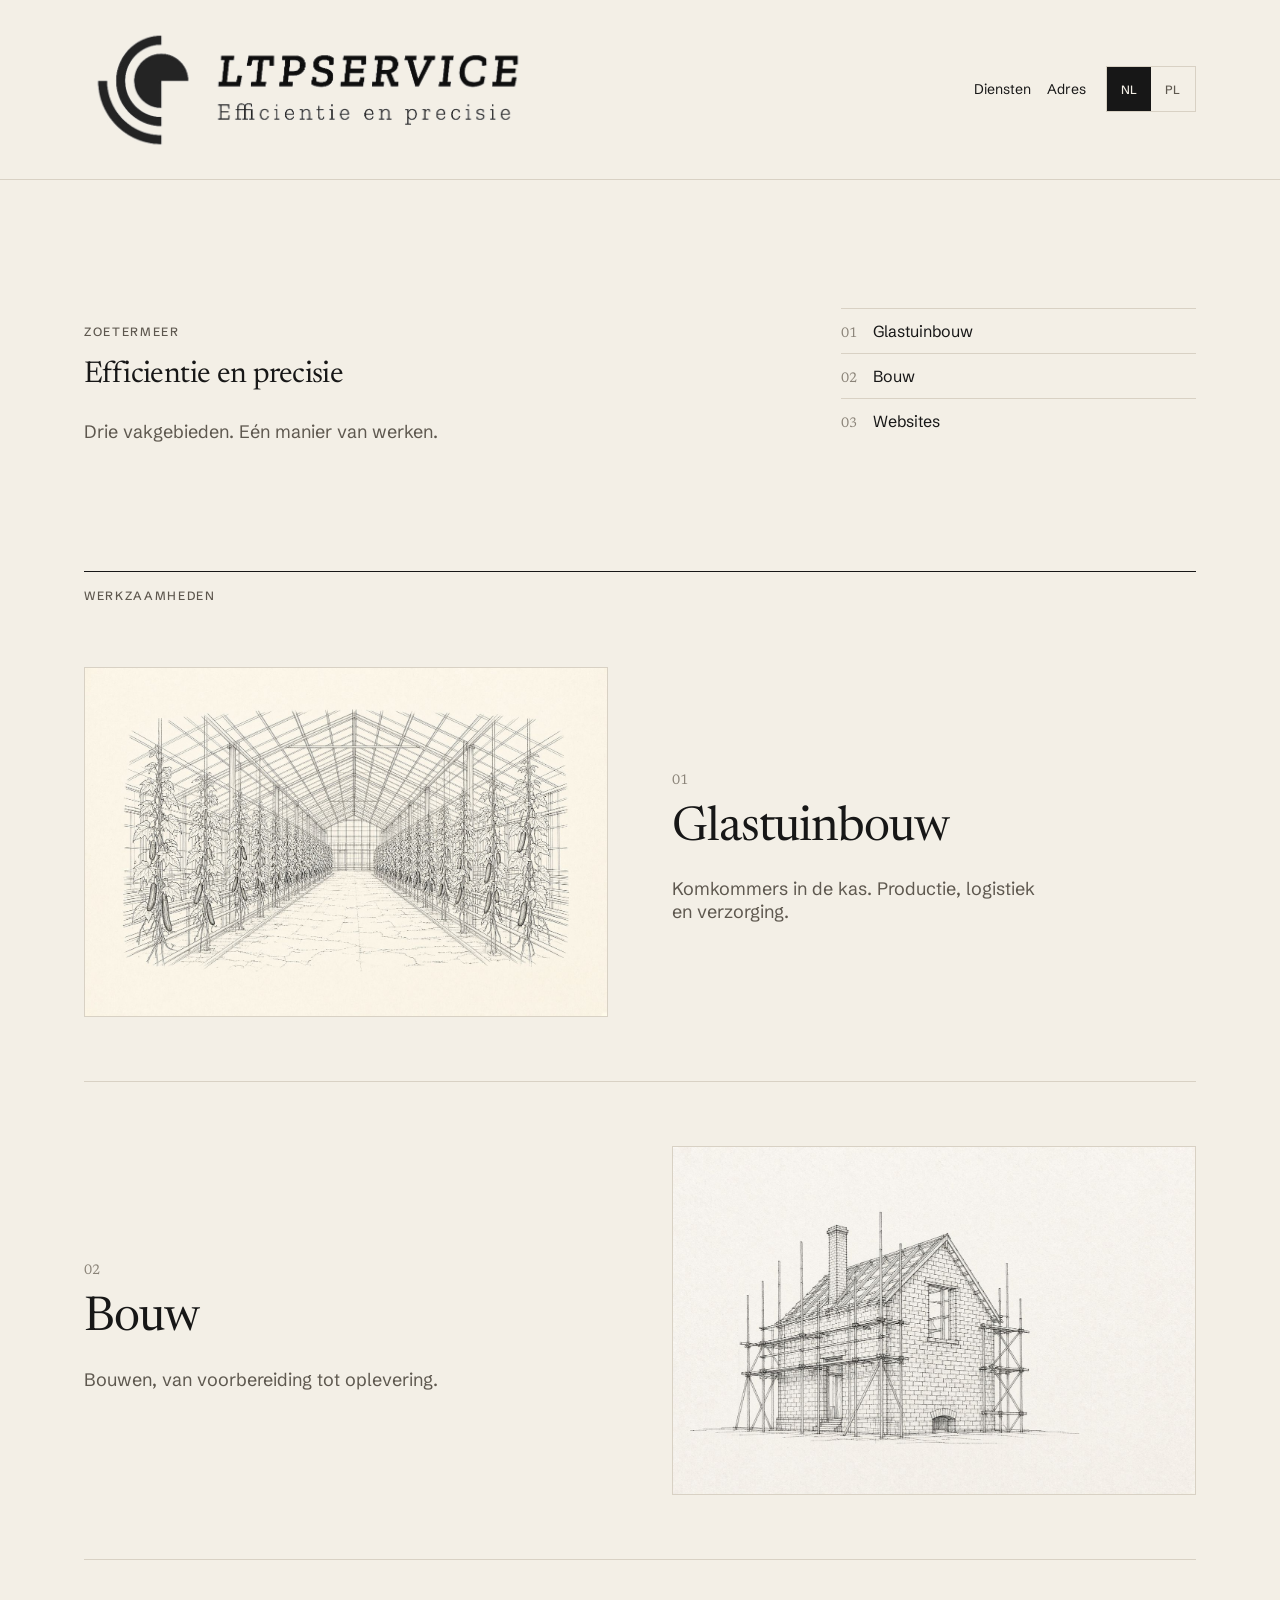
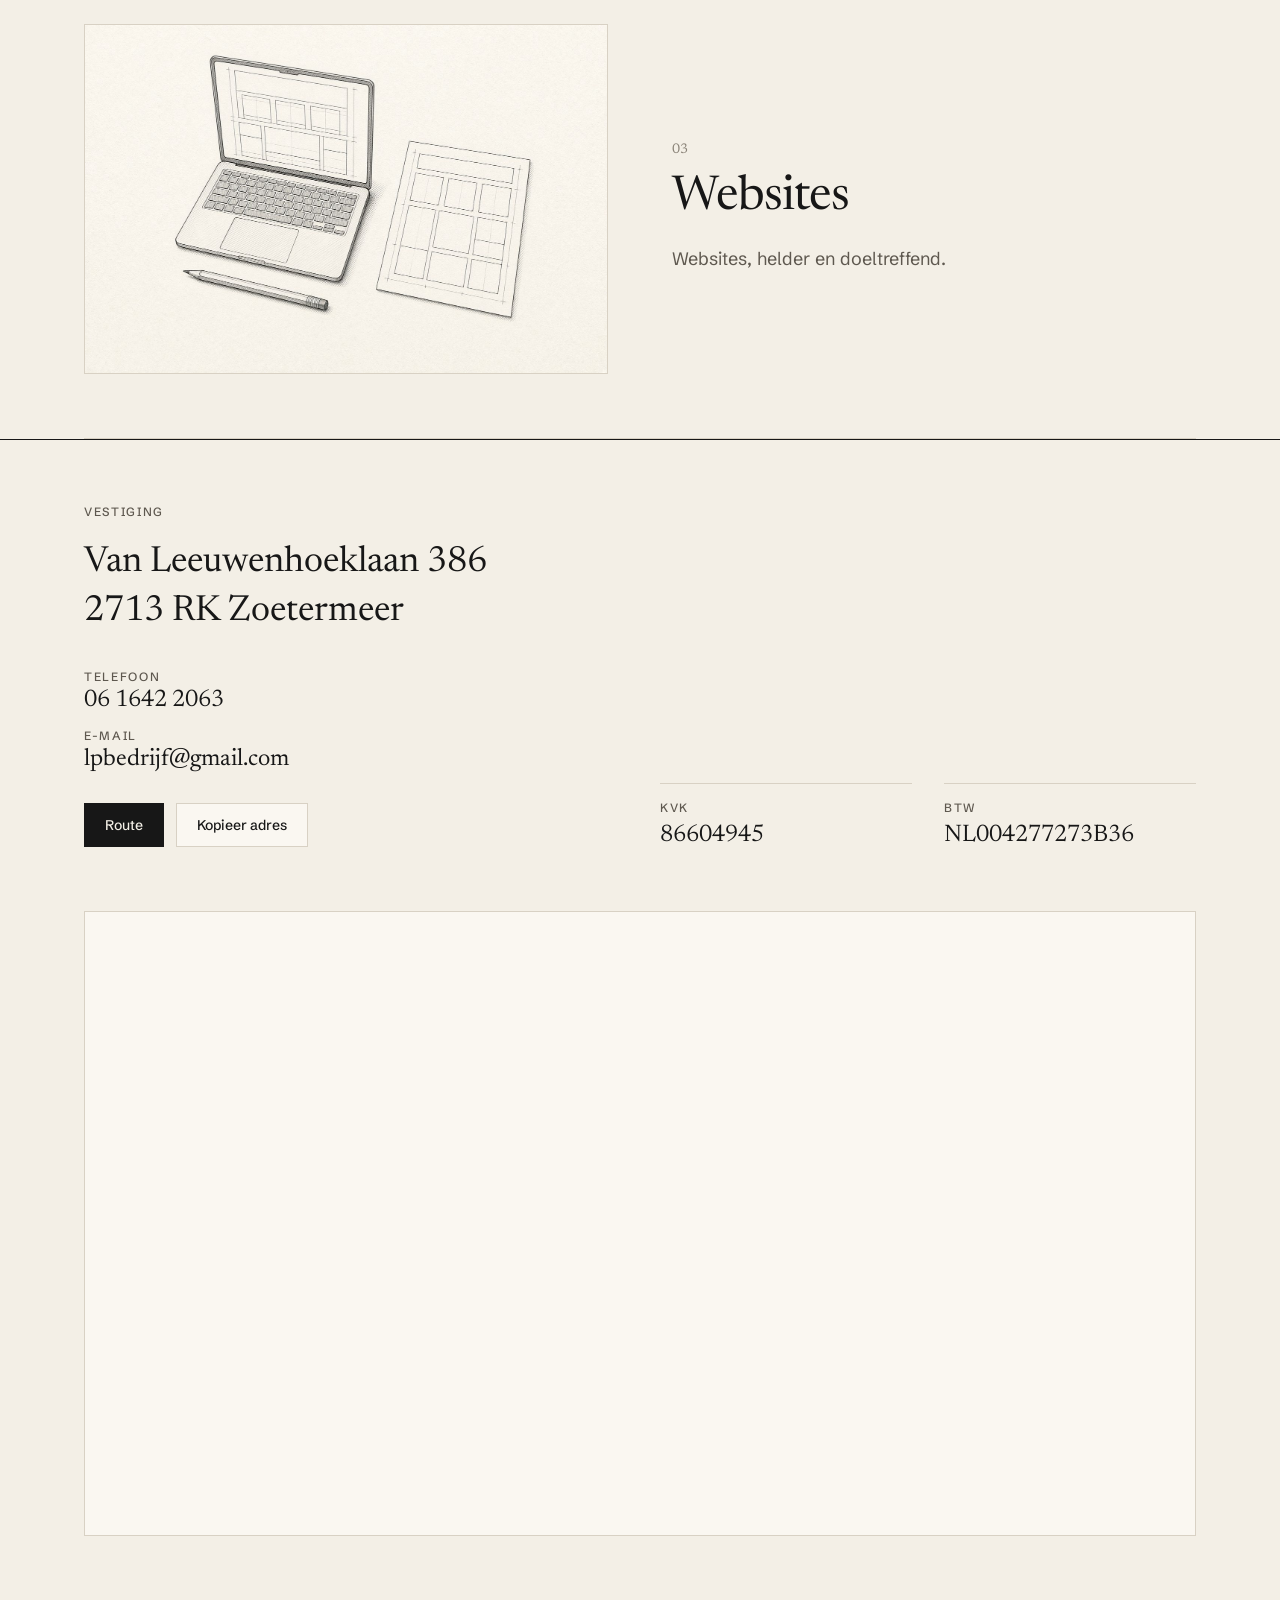
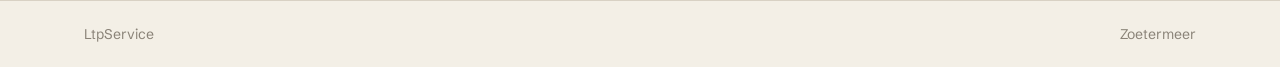
==== ltpservice-site/index.html @ 89446bc1 "Add the LtpService website." ====
<!DOCTYPE html>
<html lang="nl">
<head>
  <meta charset="utf-8">
  <meta name="viewport" content="width=device-width, initial-scale=1">
  <title>LtpService</title>
  <meta name="description" content="LtpService in Zoetermeer. Glastuinbouw, bouw en websites. Efficientie en precisie.">
  <meta name="theme-color" content="#f3efe6">
  <link rel="icon" href="logo.png">
  <link rel="preconnect" href="https://fonts.googleapis.com">
  <link rel="preconnect" href="https://fonts.gstatic.com" crossorigin>
  <link rel="stylesheet" href="https://fonts.googleapis.com/css2?family=Newsreader:ital,opsz,wght@0,6..72,400;0,6..72,500&family=Schibsted+Grotesk:wght@400;500;600&display=swap">
  <style>
    :root {
      --paper: #f3efe6;
      --ink: #171717;
      --muted: #5e584f;
      --faint: #8a8378;
      --line: #d8d1c4;
      --panel: #faf7f1;
      --sans: "Schibsted Grotesk", ui-sans-serif, system-ui, sans-serif;
      --serif: "Newsreader", Palatino, Georgia, serif;
    }
    * { box-sizing: border-box; }
    html { scroll-behavior: smooth; -webkit-font-smoothing: antialiased; }
    body { margin: 0; background: var(--paper); color: var(--ink); font-family: var(--sans); }
    h1, h2 { text-wrap: balance; }
    p { text-wrap: pretty; }
    a { color: inherit; text-decoration: none; }
    button, [role="button"] { cursor: pointer; }
    :focus-visible { outline: 2px solid var(--ink); outline-offset: 3px; }
    img { display: block; max-width: 100%; }
    .wrap { width: min(72rem, 100%); margin-inline: auto; padding-inline: 1.25rem; }
    header { position: sticky; top: 0; z-index: 10; background: var(--paper); border-bottom: 1px solid var(--line); }
    .bar { display: flex; flex-direction: column; gap: 1rem; padding-block: 1.25rem; }
    .logo { width: min(100%, 28rem); height: auto; }
    .tools { display: flex; align-items: center; gap: 1.25rem; }
    nav { display: flex; gap: 1rem; font-size: 0.875rem; }
    nav a:hover, .contact a:hover { color: var(--muted); }
    .langs { display: flex; border: 1px solid var(--line); }
    .langs button { min-width: 2.75rem; min-height: 2.75rem; border: 0; background: var(--paper); color: var(--muted); font: inherit; font-size: 0.75rem; font-weight: 500; letter-spacing: 0.04em; }
    .langs button[aria-pressed="true"] { background: var(--ink); color: var(--paper); }
    .hero { display: grid; gap: 3rem; padding-block: 4rem 3rem; }
    .kicker { margin: 0; font-size: 0.75rem; font-weight: 500; letter-spacing: 0.14em; text-transform: uppercase; color: var(--muted); }
    h1 { margin: 1rem 0 0; max-width: 36rem; font-family: var(--serif); font-weight: 400; font-size: 1.5rem; letter-spacing: -0.02em; line-height: 1.35; }
    .lead { margin: 1.5rem 0 0; max-width: 28rem; font-size: 1.125rem; color: var(--muted); }
    .index { list-style: none; margin: 0; padding: 0; display: flex; flex-direction: column; }
    .index a { display: flex; align-items: baseline; gap: 1rem; border-top: 1px solid var(--line); padding-block: 0.75rem; }
    .index a:hover span:last-child { color: var(--muted); }
    .num { font-family: var(--serif); font-size: 0.875rem; color: var(--faint); font-variant-numeric: tabular-nums; }
    .label { margin: 0; border-top: 1px solid var(--ink); padding-top: 1rem; font-size: 0.75rem; font-weight: 500; letter-spacing: 0.14em; text-transform: uppercase; color: var(--muted); }
    article { display: grid; align-items: center; gap: 2rem; border-bottom: 1px solid var(--line); padding-block: 3rem; scroll-margin-top: 12rem; }
    .frame { overflow: hidden; border: 1px solid var(--line); background: var(--panel); }
    .frame img { width: 100%; height: auto; transition: transform 400ms cubic-bezier(0.22, 1, 0.36, 1); }
    .frame:hover img { transform: scale(1.018); }
    h2 { margin: 0.75rem 0 0; font-family: var(--serif); font-weight: 400; font-size: 2.25rem; letter-spacing: -0.02em; line-height: 1.15; }
    article p:last-child { margin: 1.25rem 0 0; max-width: 24rem; font-size: 1.125rem; color: var(--muted); }
    #adres { scroll-margin-top: 12rem; border-top: 1px solid var(--ink); }
    .facts { display: grid; gap: 2.5rem; padding-block: 4rem; }
    address { margin-top: 1.25rem; font-family: var(--serif); font-style: normal; font-size: 1.875rem; line-height: 1.35; }
    .contact { display: flex; flex-direction: column; gap: 1rem; margin-top: 2rem; }
    .contact span:first-child { display: block; margin-bottom: 0.25rem; font-size: 0.75rem; font-weight: 500; letter-spacing: 0.14em; text-transform: uppercase; color: var(--muted); }
    .contact span:last-child { font-family: var(--serif); font-size: 1.5rem; }
    .actions { display: flex; flex-wrap: wrap; gap: 0.75rem; margin-top: 2rem; }
    .actions a, .actions button { display: inline-flex; align-items: center; min-height: 2.75rem; padding-inline: 1.25rem; border: 1px solid var(--line); background: var(--panel); color: var(--ink); font: inherit; font-size: 0.875rem; font-weight: 500; }
    .actions a { border-color: var(--ink); background: var(--ink); color: var(--paper); }
    dl { display: grid; gap: 2rem; align-content: end; margin: 0; }
    dt { font-size: 0.75rem; font-weight: 500; letter-spacing: 0.14em; text-transform: uppercase; color: var(--muted); }
    dd { margin: 0.5rem 0 0; font-family: var(--serif); font-size: 1.5rem; font-variant-numeric: tabular-nums; overflow-wrap: anywhere; }
    .reg { border-top: 1px solid var(--line); padding-top: 1rem; }
    .map { aspect-ratio: 1; overflow: hidden; border: 1px solid var(--line); background: var(--panel); margin-bottom: 4rem; }
    .map iframe { width: 100%; height: 100%; border: 0; }
    footer { border-top: 1px solid var(--line); }
    .foot { display: flex; justify-content: space-between; gap: 1rem; padding-block: 1.5rem; font-size: 0.875rem; color: var(--faint); }
    @media (min-width: 640px) {
      h1 { font-size: 1.875rem; }
      h2 { font-size: 3rem; }
      address { font-size: 2.25rem; }
      .hero { padding-block: 6rem; }
      dl { grid-template-columns: 1fr 1fr; }
    }
    @media (min-width: 768px) {
      article { grid-template-columns: 1fr 1fr; gap: 4rem; padding-block: 4rem; }
      article.reverse .frame { order: 2; }
      .facts { grid-template-columns: 1fr 1fr; }
      .map { aspect-ratio: 16 / 9; }
    }
    @media (min-width: 1024px) {
      .bar { flex-direction: row; align-items: center; justify-content: space-between; gap: 2.5rem; }
      .logo { max-width: 36rem; }
      .hero { grid-template-columns: 2fr 1fr; align-items: end; padding-block: 8rem; }
    }
    @media (prefers-reduced-motion: reduce) {
      html { scroll-behavior: auto; }
      .frame img { transition: none; }
      .frame:hover img { transform: none; }
    }
  </style>
</head>
<body>
  <header>
    <div class="wrap bar">
      <a href="#top" aria-label="LtpService"><img class="logo" src="logo.png" alt="LtpService"></a>
      <div class="tools">
        <nav>
          <a href="#werk" data-nl="Diensten" data-pl="Usługi">Diensten</a>
          <a href="#adres" data-nl="Adres" data-pl="Adres">Adres</a>
        </nav>
        <div class="langs" role="group" aria-label="Taal">
          <button type="button" id="lang-nl" aria-pressed="true">NL</button>
          <button type="button" id="lang-pl" aria-pressed="false">PL</button>
        </div>
      </div>
    </div>
  </header>
  <main id="top">
    <section class="wrap hero">
      <div>
        <p class="kicker">Zoetermeer</p>
        <h1>Efficientie en precisie</h1>
        <p class="lead" data-nl="Drie vakgebieden. Eén manier van werken." data-pl="Trzy dziedziny. Jeden sposób pracy.">Drie vakgebieden. Eén manier van werken.</p>
      </div>
      <ol class="index">
        <li><a href="#kas"><span class="num">01</span><span data-nl="Glastuinbouw" data-pl="Ogrodnictwo szklarniowe">Glastuinbouw</span></a></li>
        <li><a href="#bouw"><span class="num">02</span><span data-nl="Bouw" data-pl="Budownictwo">Bouw</span></a></li>
        <li><a href="#web"><span class="num">03</span><span data-nl="Websites" data-pl="Strony internetowe">Websites</span></a></li>
      </ol>
    </section>
    <section id="werk" class="wrap">
      <p class="label" data-nl="Werkzaamheden" data-pl="Działalność">Werkzaamheden</p>
      <article id="kas">
        <div class="frame"><img src="art/kas.jpg" width="1400" height="933" alt="Lijntekening van een komkommerkas" data-alt-nl="Lijntekening van een komkommerkas" data-alt-pl="Rysunek szklarni z ogórkami"></div>
        <div>
          <p class="num">01</p>
          <h2 data-nl="Glastuinbouw" data-pl="Ogrodnictwo szklarniowe">Glastuinbouw</h2>
          <p data-nl="Komkommers in de kas. Productie, logistiek en verzorging." data-pl="Ogórki szklarniowe. Produkcja, logistyka i pielęgnacja.">Komkommers in de kas. Productie, logistiek en verzorging.</p>
        </div>
      </article>
      <article id="bouw" class="reverse">
        <div class="frame"><img src="art/bouw.jpg" width="1400" height="933" alt="Lijntekening van een bouwplaats" data-alt-nl="Lijntekening van een bouwplaats" data-alt-pl="Rysunek budowy"></div>
        <div>
          <p class="num">02</p>
          <h2 data-nl="Bouw" data-pl="Budownictwo">Bouw</h2>
          <p data-nl="Bouwen, van voorbereiding tot oplevering." data-pl="Budowa, od przygotowania po odbiór.">Bouwen, van voorbereiding tot oplevering.</p>
        </div>
      </article>
      <article id="web">
        <div class="frame"><img src="art/web.jpg" width="1400" height="933" alt="Lijntekening van het maken van een website" data-alt-nl="Lijntekening van het maken van een website" data-alt-pl="Rysunek tworzenia strony internetowej"></div>
        <div>
          <p class="num">03</p>
          <h2 data-nl="Websites" data-pl="Strony internetowe">Websites</h2>
          <p data-nl="Websites, helder en doeltreffend." data-pl="Strony, czytelne i skuteczne.">Websites, helder en doeltreffend.</p>
        </div>
      </article>
    </section>
    <section id="adres">
      <div class="wrap facts">
        <div>
          <p class="kicker" data-nl="Vestiging" data-pl="Siedziba">Vestiging</p>
          <address>Van Leeuwenhoeklaan 386<br>2713 RK Zoetermeer</address>
          <div class="contact">
            <a href="tel:+31616422063"><span data-nl="Telefoon" data-pl="Telefon">Telefoon</span><span>06 1642 2063</span></a>
            <a href="mailto:lpbedrijf@gmail.com"><span>E-mail</span><span>lpbedrijf@gmail.com</span></a>
          </div>
          <div class="actions">
            <a href="https://www.google.com/maps/search/?api=1&query=Van+Leeuwenhoeklaan+386,+2713+RK+Zoetermeer" target="_blank" rel="noreferrer" data-nl="Route" data-pl="Dojazd">Route</a>
            <button type="button" id="copy" data-nl="Kopieer adres" data-pl="Kopiuj adres" data-done-nl="Gekopieerd" data-done-pl="Skopiowano">Kopieer adres</button>
          </div>
        </div>
        <dl>
          <div class="reg"><dt>KvK</dt><dd>86604945</dd></div>
          <div class="reg"><dt>BTW</dt><dd>NL004277273B36</dd></div>
        </dl>
      </div>
      <div class="wrap">
        <div class="map">
          <iframe id="map" title="LtpService op Google Maps" src="https://maps.google.com/maps?q=Van+Leeuwenhoeklaan+386,+2713+RK+Zoetermeer&z=16&hl=nl&output=embed" loading="lazy" referrerpolicy="no-referrer-when-downgrade" allowfullscreen></iframe>
        </div>
      </div>
    </section>
  </main>
  <footer>
    <div class="wrap foot"><span>LtpService</span><span>Zoetermeer</span></div>
  </footer>
  <script>
    var lang = "nl";
    function apply(next) {
      lang = next;
      document.documentElement.lang = next;
      localStorage.setItem("ltp-lang", next);
      document.querySelectorAll("[data-nl]").forEach(function (el) {
        el.textContent = el.getAttribute("data-" + next);
      });
      document.querySelectorAll("[data-alt-nl]").forEach(function (el) {
        el.alt = el.getAttribute("data-alt-" + next);
      });
      document.getElementById("lang-nl").setAttribute("aria-pressed", next === "nl");
      document.getElementById("lang-pl").setAttribute("aria-pressed", next === "pl");
      document.querySelector(".langs").setAttribute("aria-label", next === "nl" ? "Taal" : "Język");
      var map = document.getElementById("map");
      map.title = next === "nl" ? "LtpService op Google Maps" : "LtpService w Google Maps";
      map.src = "https://maps.google.com/maps?q=Van+Leeuwenhoeklaan+386,+2713+RK+Zoetermeer&z=16&hl=" + next + "&output=embed";
    }
    document.getElementById("lang-nl").onclick = function () { apply("nl"); };
    document.getElementById("lang-pl").onclick = function () { apply("pl"); };
    document.getElementById("copy").onclick = function () {
      var button = this;
      navigator.clipboard.writeText("Van Leeuwenhoeklaan 386\n2713 RK Zoetermeer").then(function () {
        button.textContent = button.getAttribute("data-done-" + lang);
        setTimeout(function () { button.textContent = button.getAttribute("data-" + lang); }, 1800);
      });
    };
    var saved = localStorage.getItem("ltp-lang");
    if (saved === "pl" || saved === "nl") apply(saved);
  </script>
</body>
</html>
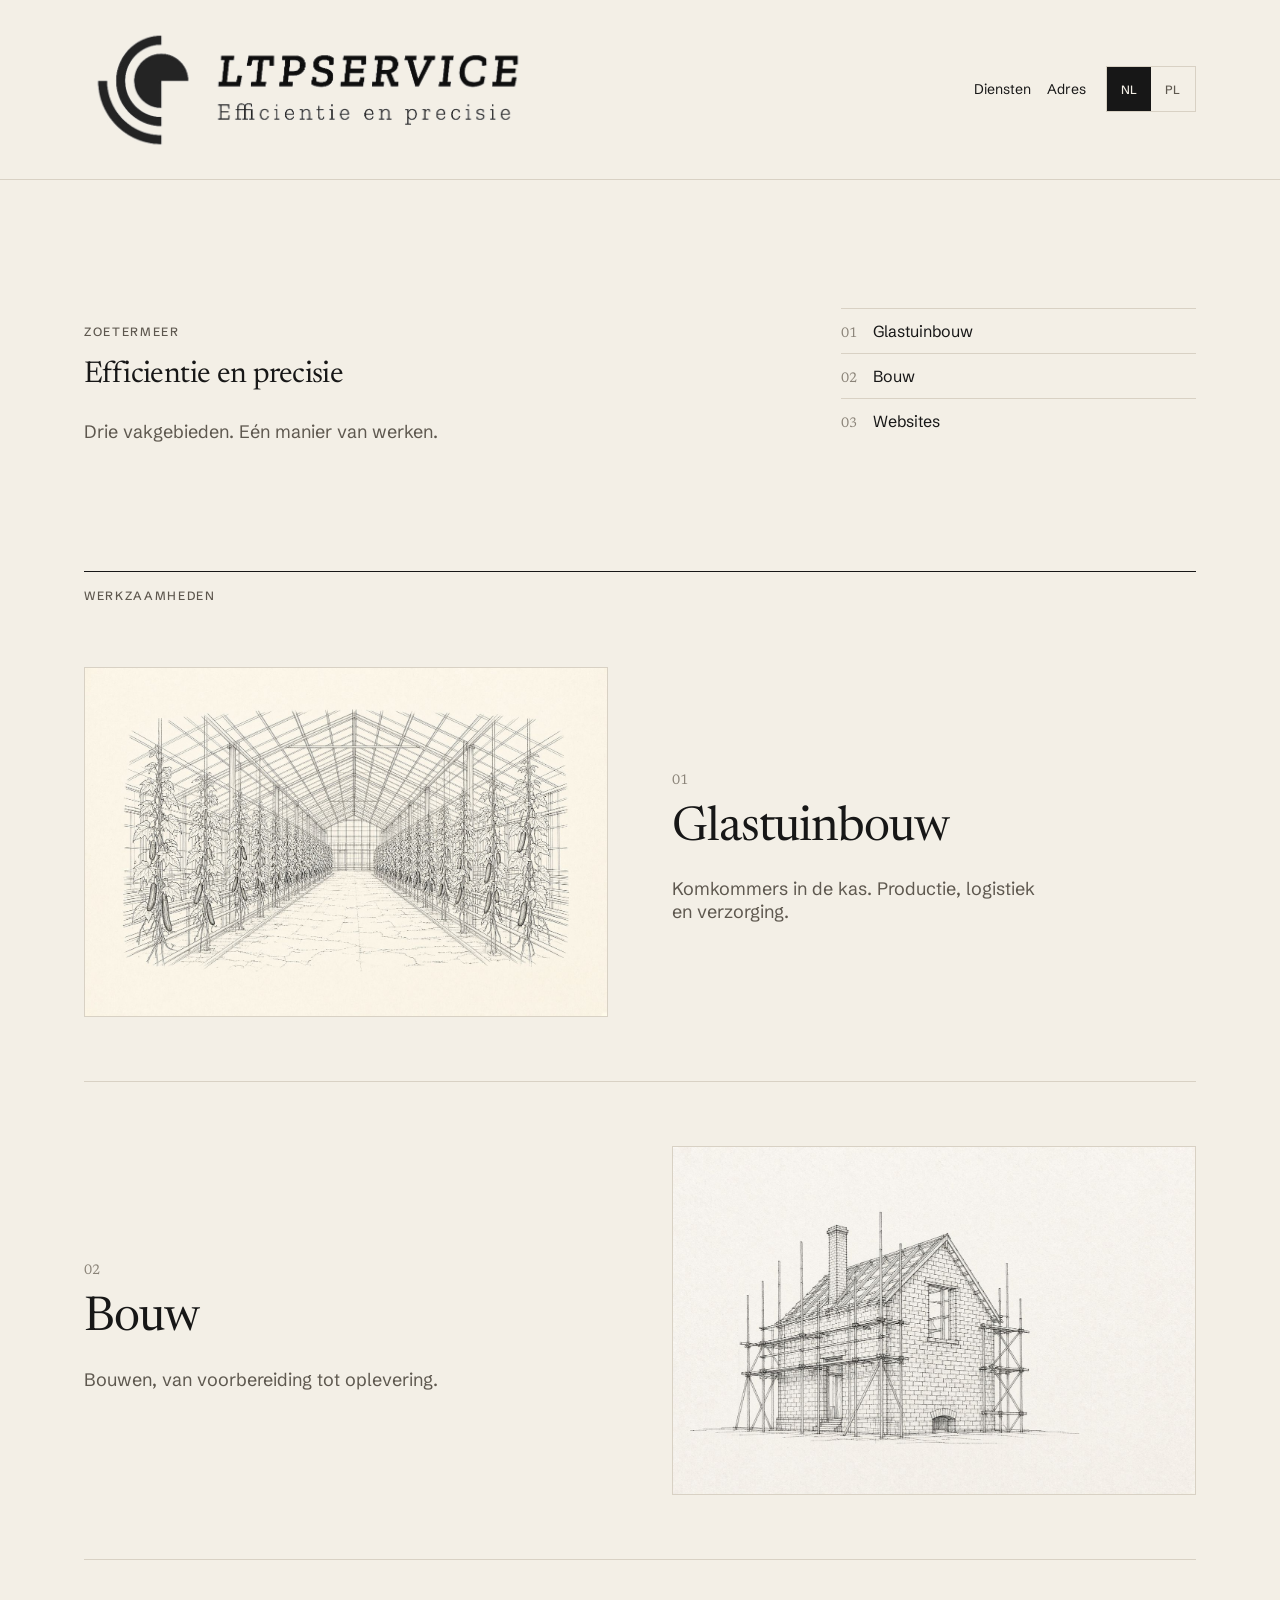
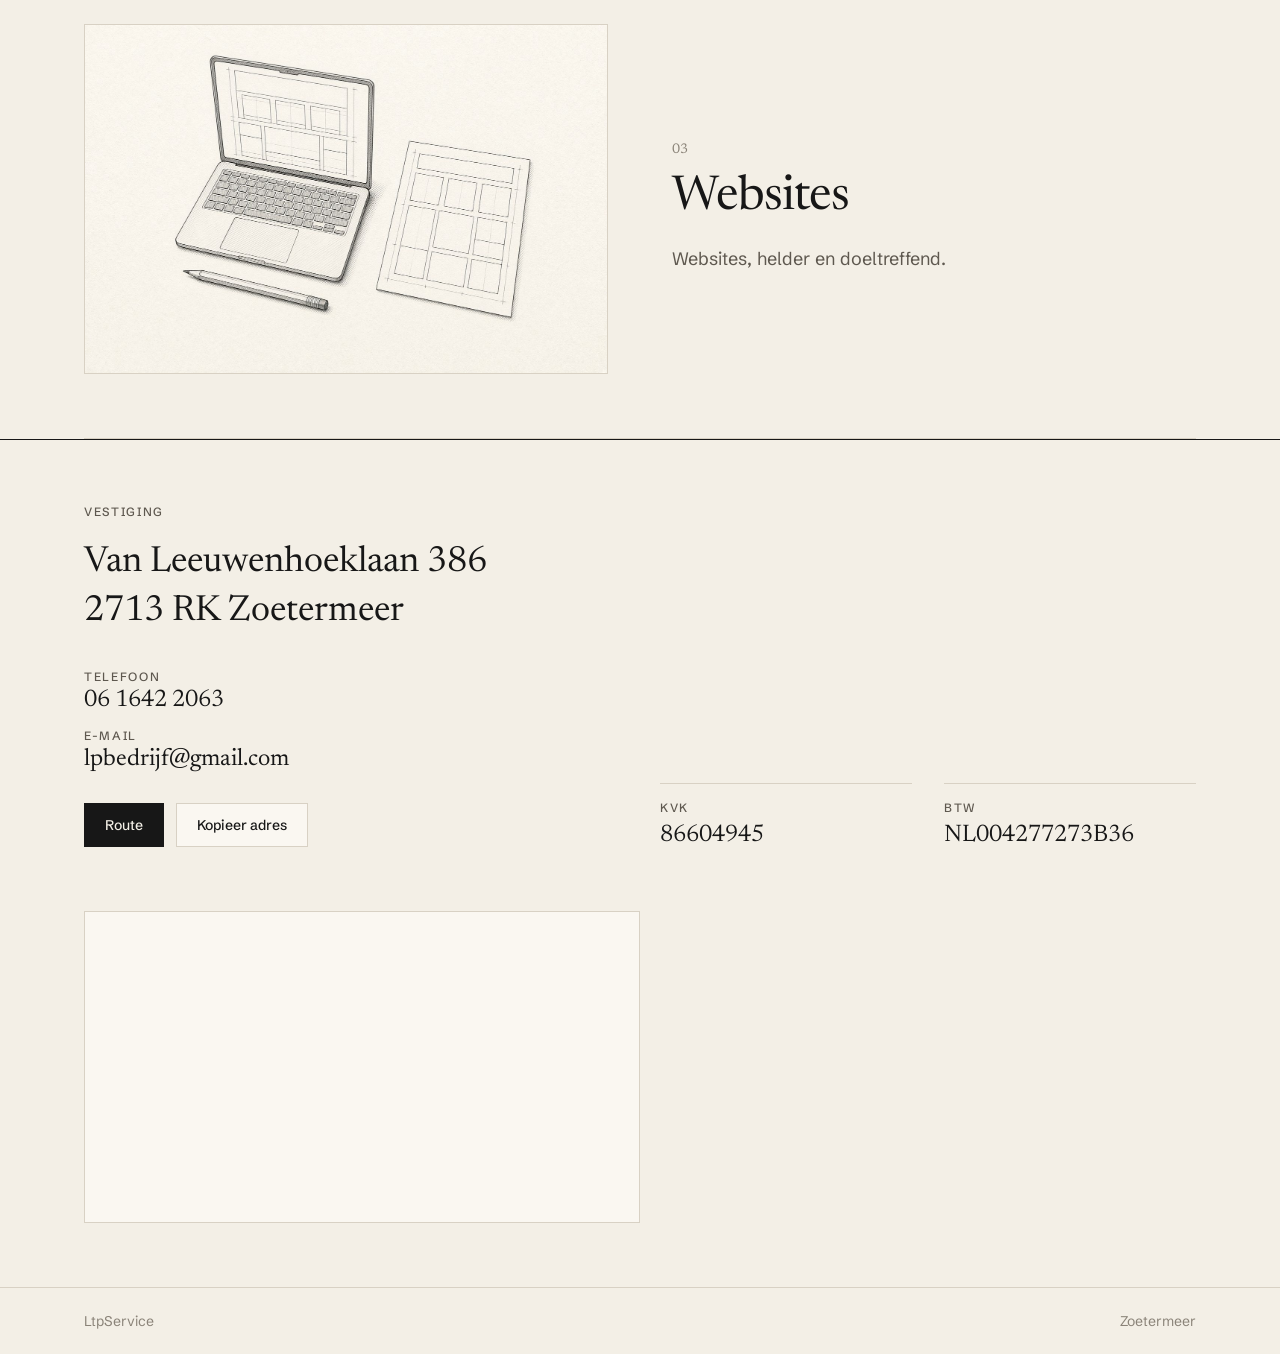
==== commit 01e190bc: "Halveer de kaart bij het adres." ====
--- a/ltpservice-site/index.html
+++ b/ltpservice-site/index.html
@@ -68,7 +68,7 @@
     dt { font-size: 0.75rem; font-weight: 500; letter-spacing: 0.14em; text-transform: uppercase; color: var(--muted); }
     dd { margin: 0.5rem 0 0; font-family: var(--serif); font-size: 1.5rem; font-variant-numeric: tabular-nums; overflow-wrap: anywhere; }
     .reg { border-top: 1px solid var(--line); padding-top: 1rem; }
-    .map { aspect-ratio: 1; overflow: hidden; border: 1px solid var(--line); background: var(--panel); margin-bottom: 4rem; }
+    .map { width: 50%; aspect-ratio: 1; overflow: hidden; border: 1px solid var(--line); background: var(--panel); margin-bottom: 4rem; }
     .map iframe { width: 100%; height: 100%; border: 0; }
     footer { border-top: 1px solid var(--line); }
     .foot { display: flex; justify-content: space-between; gap: 1rem; padding-block: 1.5rem; font-size: 0.875rem; color: var(--faint); }
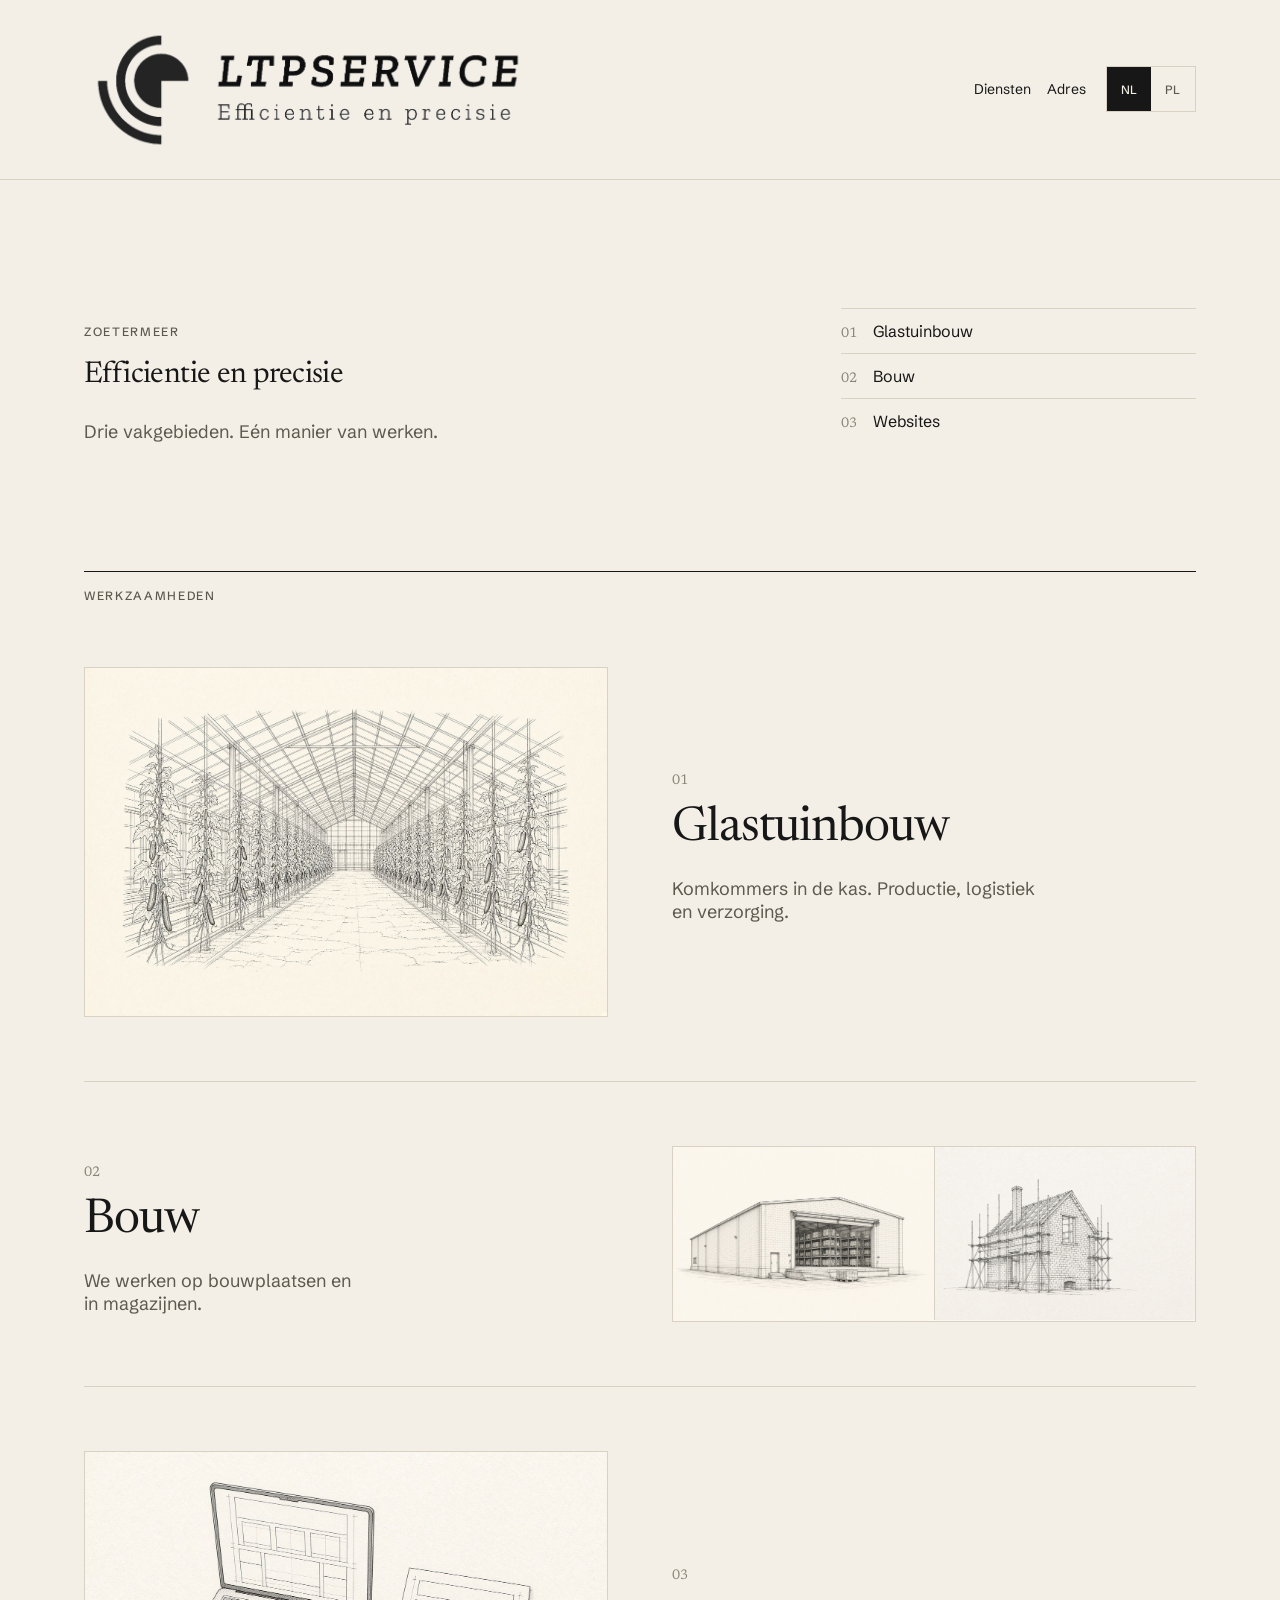
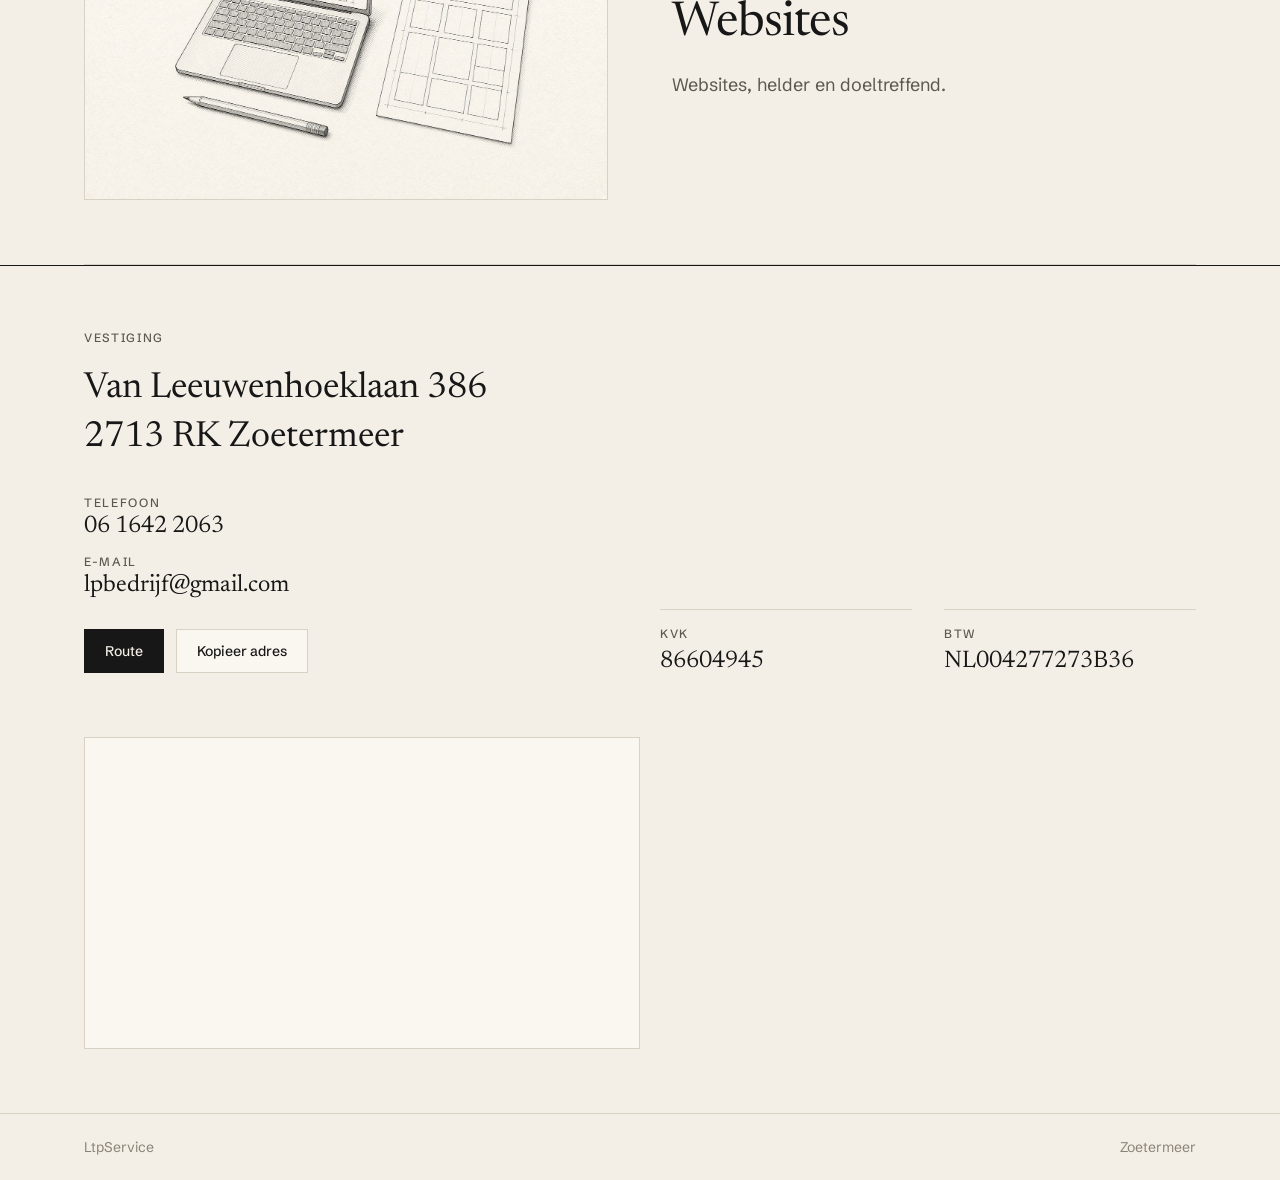
==== commit 335d580b: "Bouw: magazijn en bouwplaats naast elkaar, nieuwe tekst." ====
--- a/ltpservice-site/index.html
+++ b/ltpservice-site/index.html
@@ -51,6 +51,8 @@
     .label { margin: 0; border-top: 1px solid var(--ink); padding-top: 1rem; font-size: 0.75rem; font-weight: 500; letter-spacing: 0.14em; text-transform: uppercase; color: var(--muted); }
     article { display: grid; align-items: center; gap: 2rem; border-bottom: 1px solid var(--line); padding-block: 3rem; scroll-margin-top: 12rem; }
     .frame { overflow: hidden; border: 1px solid var(--line); background: var(--panel); }
+    .pair { display: grid; grid-template-columns: 1fr 1fr; }
+    .pair img + img { border-left: 1px solid var(--line); }
     .frame img { width: 100%; height: auto; transition: transform 400ms cubic-bezier(0.22, 1, 0.36, 1); }
     .frame:hover img { transform: scale(1.018); }
     h2 { margin: 0.75rem 0 0; font-family: var(--serif); font-weight: 400; font-size: 2.25rem; letter-spacing: -0.02em; line-height: 1.15; }
@@ -137,11 +139,14 @@
         </div>
       </article>
       <article id="bouw" class="reverse">
-        <div class="frame"><img src="art/bouw.jpg" width="1400" height="933" alt="Lijntekening van een bouwplaats" data-alt-nl="Lijntekening van een bouwplaats" data-alt-pl="Rysunek budowy"></div>
+        <div class="frame pair">
+          <img src="art/magazijn.jpg" width="1400" height="933" alt="Lijntekening van een magazijn" data-alt-nl="Lijntekening van een magazijn" data-alt-pl="Rysunek magazynu">
+          <img src="art/bouw.jpg" width="1400" height="933" alt="Lijntekening van een bouwplaats" data-alt-nl="Lijntekening van een bouwplaats" data-alt-pl="Rysunek budowy">
+        </div>
         <div>
           <p class="num">02</p>
           <h2 data-nl="Bouw" data-pl="Budownictwo">Bouw</h2>
-          <p data-nl="Bouwen, van voorbereiding tot oplevering." data-pl="Budowa, od przygotowania po odbiór.">Bouwen, van voorbereiding tot oplevering.</p>
+          <p data-nl="We werken op bouwplaatsen en in magazijnen." data-pl="Działamy na budowach i magazynach.">We werken op bouwplaatsen en in magazijnen.</p>
         </div>
       </article>
       <article id="web">
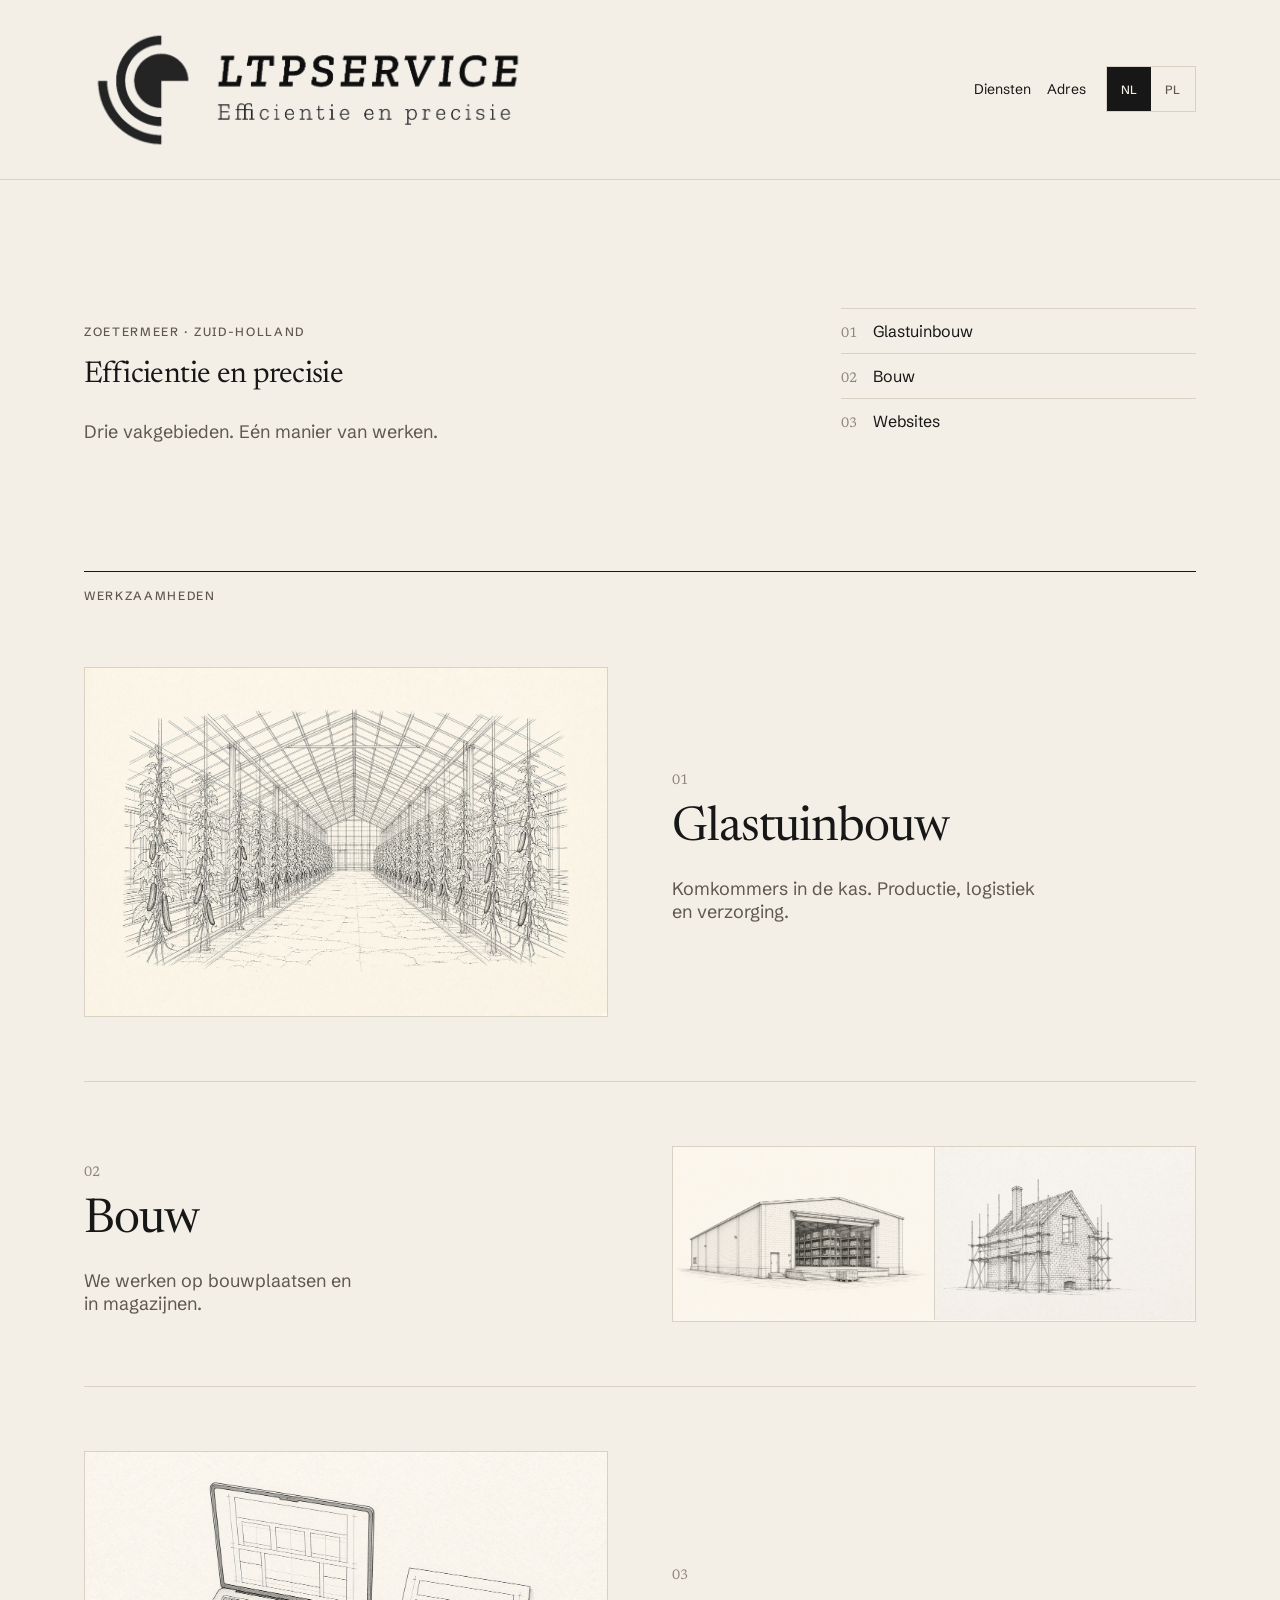
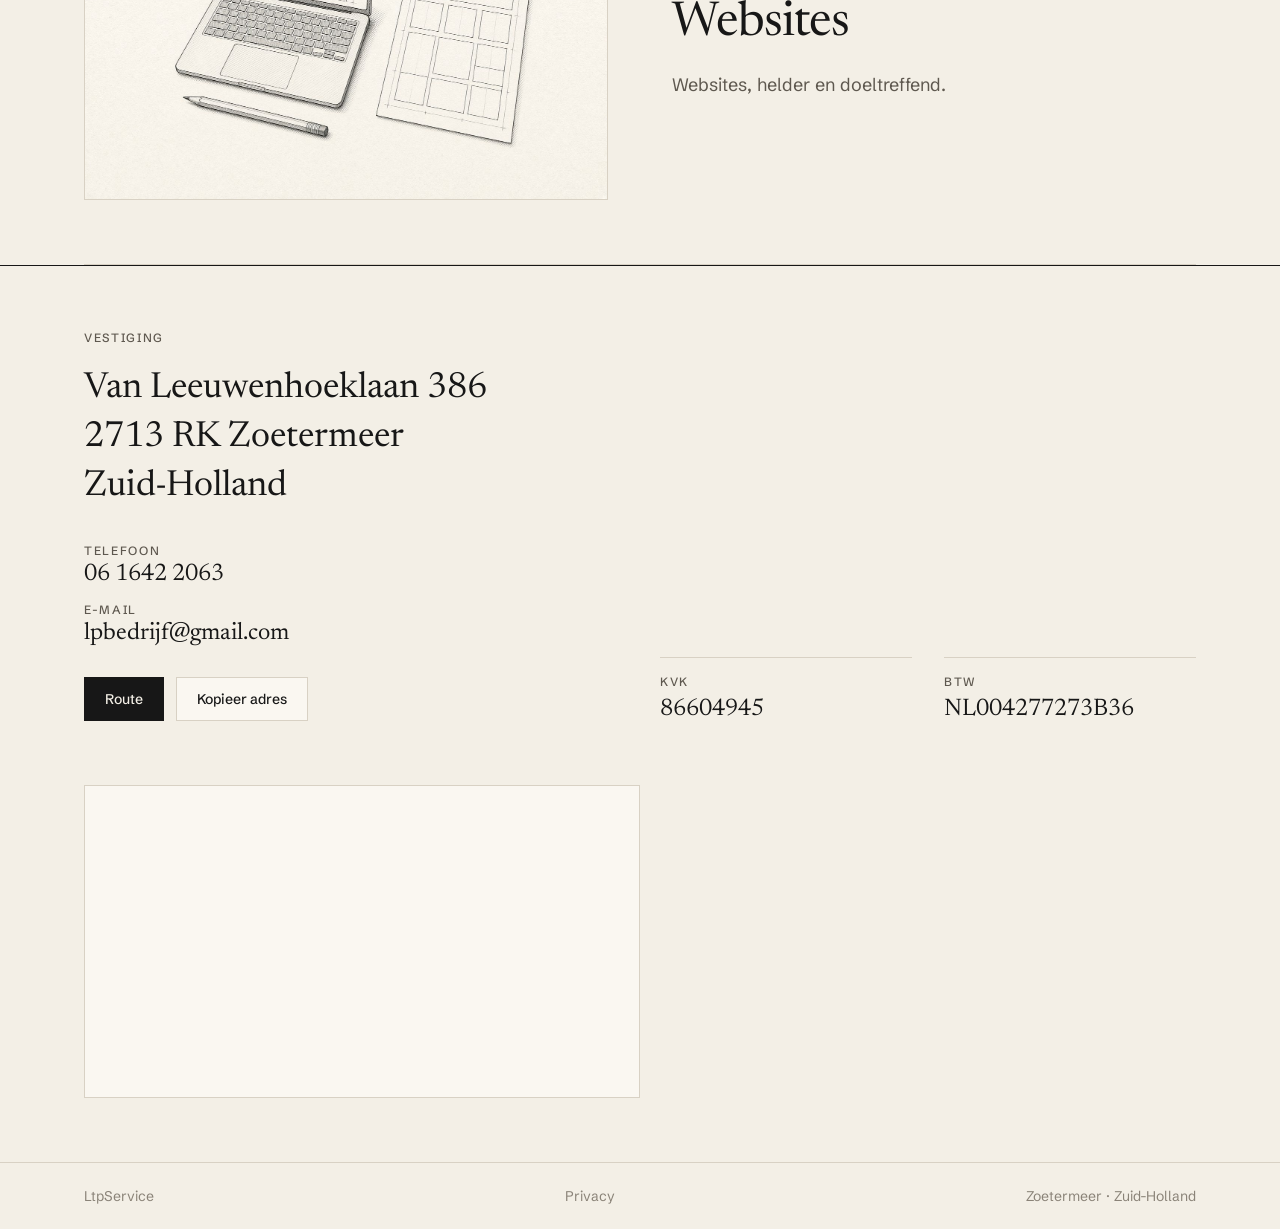
==== commit 606804d4: "Privacyverklaring (NL/EN) en regio Zuid-Holland." ====
--- a/ltpservice-site/index.html
+++ b/ltpservice-site/index.html
@@ -118,7 +118,7 @@
   <main id="top">
     <section class="wrap hero">
       <div>
-        <p class="kicker">Zoetermeer</p>
+        <p class="kicker">Zoetermeer · Zuid-Holland</p>
         <h1>Efficientie en precisie</h1>
         <p class="lead" data-nl="Drie vakgebieden. Eén manier van werken." data-pl="Trzy dziedziny. Jeden sposób pracy.">Drie vakgebieden. Eén manier van werken.</p>
       </div>
@@ -162,13 +162,13 @@
       <div class="wrap facts">
         <div>
           <p class="kicker" data-nl="Vestiging" data-pl="Siedziba">Vestiging</p>
-          <address>Van Leeuwenhoeklaan 386<br>2713 RK Zoetermeer</address>
+          <address>Van Leeuwenhoeklaan 386<br>2713 RK Zoetermeer<br>Zuid-Holland</address>
           <div class="contact">
             <a href="tel:+31616422063"><span data-nl="Telefoon" data-pl="Telefon">Telefoon</span><span>06 1642 2063</span></a>
             <a href="mailto:lpbedrijf@gmail.com"><span>E-mail</span><span>lpbedrijf@gmail.com</span></a>
           </div>
           <div class="actions">
-            <a href="https://www.google.com/maps/search/?api=1&query=Van+Leeuwenhoeklaan+386,+2713+RK+Zoetermeer" target="_blank" rel="noreferrer" data-nl="Route" data-pl="Dojazd">Route</a>
+            <a href="https://www.google.com/maps/search/?api=1&query=Van+Leeuwenhoeklaan+386,+2713+RK+Zoetermeer,+Zuid-Holland" target="_blank" rel="noreferrer" data-nl="Route" data-pl="Dojazd">Route</a>
             <button type="button" id="copy" data-nl="Kopieer adres" data-pl="Kopiuj adres" data-done-nl="Gekopieerd" data-done-pl="Skopiowano">Kopieer adres</button>
           </div>
         </div>
@@ -179,13 +179,13 @@
       </div>
       <div class="wrap">
         <div class="map">
-          <iframe id="map" title="LtpService op Google Maps" src="https://maps.google.com/maps?q=Van+Leeuwenhoeklaan+386,+2713+RK+Zoetermeer&z=16&hl=nl&output=embed" loading="lazy" referrerpolicy="no-referrer-when-downgrade" allowfullscreen></iframe>
+          <iframe id="map" title="LtpService op Google Maps" src="https://maps.google.com/maps?q=Van+Leeuwenhoeklaan+386,+2713+RK+Zoetermeer,+Zuid-Holland&z=16&hl=nl&output=embed" loading="lazy" referrerpolicy="no-referrer-when-downgrade" allowfullscreen></iframe>
         </div>
       </div>
     </section>
   </main>
   <footer>
-    <div class="wrap foot"><span>LtpService</span><span>Zoetermeer</span></div>
+    <div class="wrap foot"><span>LtpService</span><a href="privacy.html" data-nl="Privacy" data-pl="Prywatność">Privacy</a><span>Zoetermeer · Zuid-Holland</span></div>
   </footer>
   <script>
     var lang = "nl";
@@ -204,13 +204,13 @@
       document.querySelector(".langs").setAttribute("aria-label", next === "nl" ? "Taal" : "Język");
       var map = document.getElementById("map");
       map.title = next === "nl" ? "LtpService op Google Maps" : "LtpService w Google Maps";
-      map.src = "https://maps.google.com/maps?q=Van+Leeuwenhoeklaan+386,+2713+RK+Zoetermeer&z=16&hl=" + next + "&output=embed";
+      map.src = "https://maps.google.com/maps?q=Van+Leeuwenhoeklaan+386,+2713+RK+Zoetermeer,+Zuid-Holland&z=16&hl=" + next + "&output=embed";
     }
     document.getElementById("lang-nl").onclick = function () { apply("nl"); };
     document.getElementById("lang-pl").onclick = function () { apply("pl"); };
     document.getElementById("copy").onclick = function () {
       var button = this;
-      navigator.clipboard.writeText("Van Leeuwenhoeklaan 386\n2713 RK Zoetermeer").then(function () {
+      navigator.clipboard.writeText("Van Leeuwenhoeklaan 386\n2713 RK Zoetermeer\nZuid-Holland").then(function () {
         button.textContent = button.getAttribute("data-done-" + lang);
         setTimeout(function () { button.textContent = button.getAttribute("data-" + lang); }, 1800);
       });
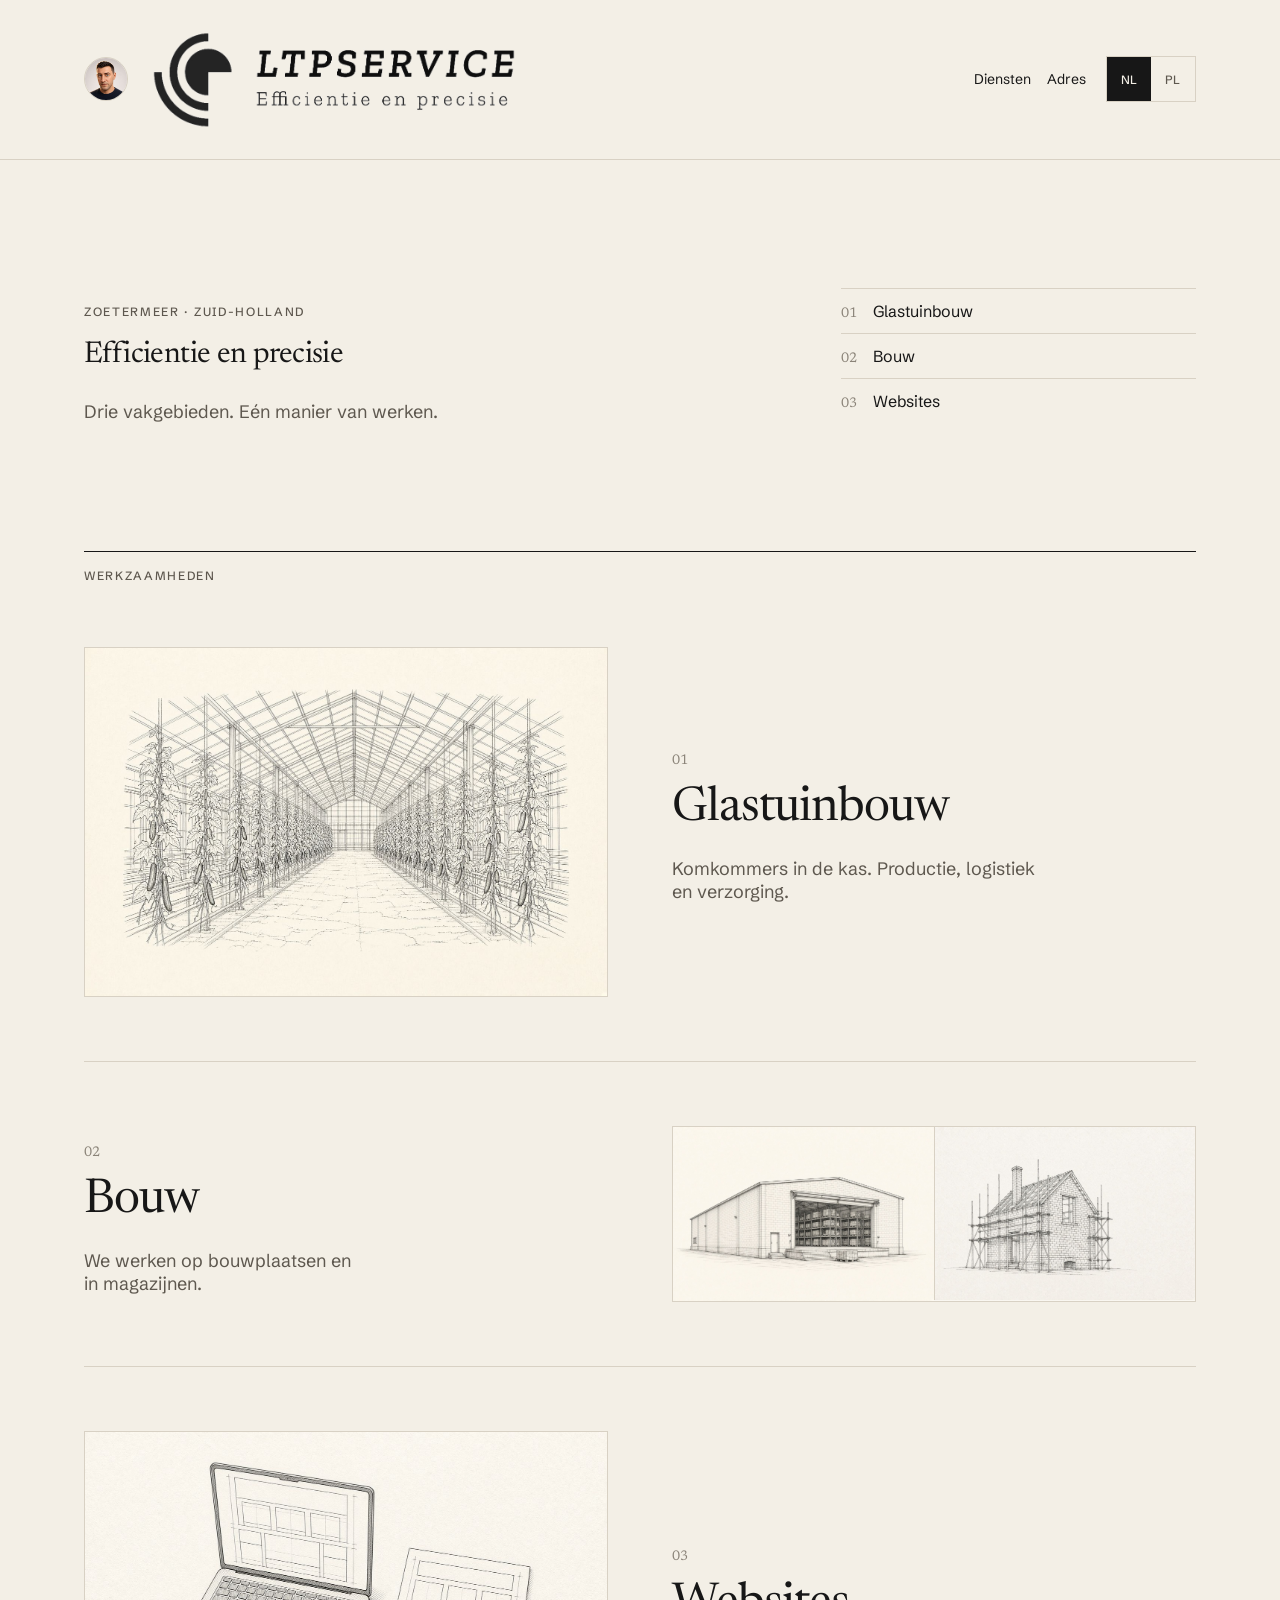
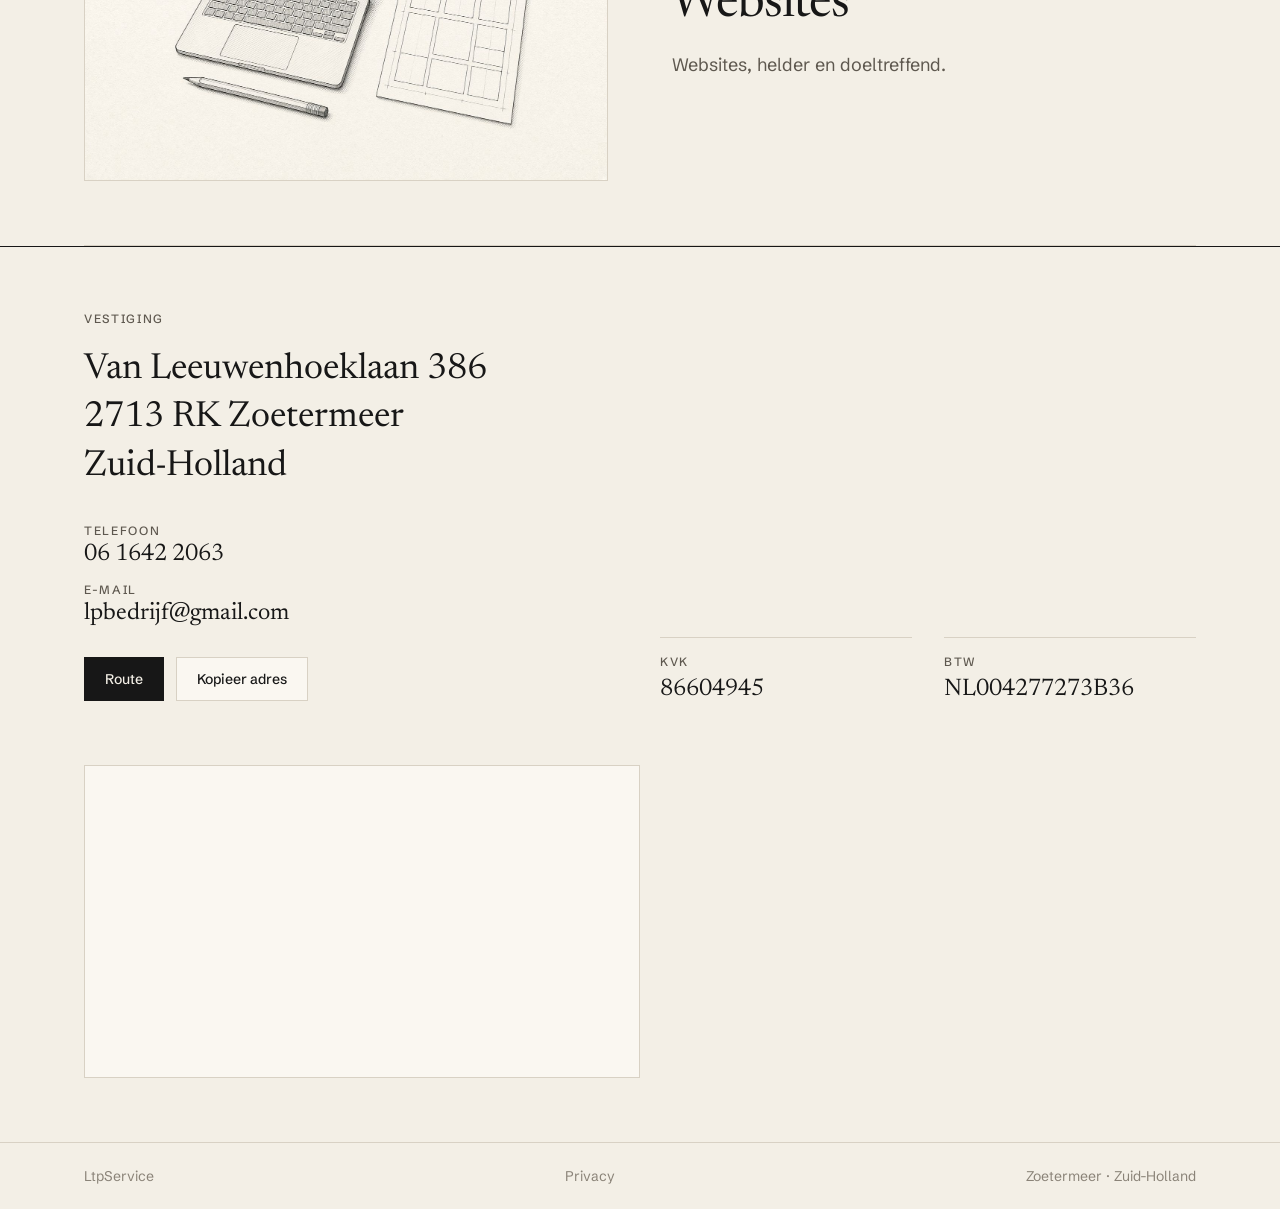
==== commit 7d592ce3: "Kleine avatar naast het logo." ====
--- a/ltpservice-site/index.html
+++ b/ltpservice-site/index.html
@@ -33,7 +33,9 @@
     .wrap { width: min(72rem, 100%); margin-inline: auto; padding-inline: 1.25rem; }
     header { position: sticky; top: 0; z-index: 10; background: var(--paper); border-bottom: 1px solid var(--line); }
     .bar { display: flex; flex-direction: column; gap: 1rem; padding-block: 1.25rem; }
-    .logo { width: min(100%, 28rem); height: auto; }
+    .brand { display: flex; align-items: center; gap: 0.85rem; min-width: 0; text-decoration: none; }
+    .avatar { width: 2.75rem; height: 2.75rem; flex: none; border-radius: 50%; object-fit: cover; border: 1px solid var(--line); }
+    .logo { width: min(100%, 24rem); height: auto; }
     .tools { display: flex; align-items: center; gap: 1.25rem; }
     nav { display: flex; gap: 1rem; font-size: 0.875rem; }
     nav a:hover, .contact a:hover { color: var(--muted); }
@@ -102,7 +104,7 @@
 <body>
   <header>
     <div class="wrap bar">
-      <a href="#top" aria-label="LtpService"><img class="logo" src="logo.png" alt="LtpService"></a>
+      <a class="brand" href="#top" aria-label="LtpService"><img class="avatar" src="lukas.jpg" alt="Lukas"><img class="logo" src="logo.png" alt="LtpService"></a>
       <div class="tools">
         <nav>
           <a href="#werk" data-nl="Diensten" data-pl="Usługi">Diensten</a>
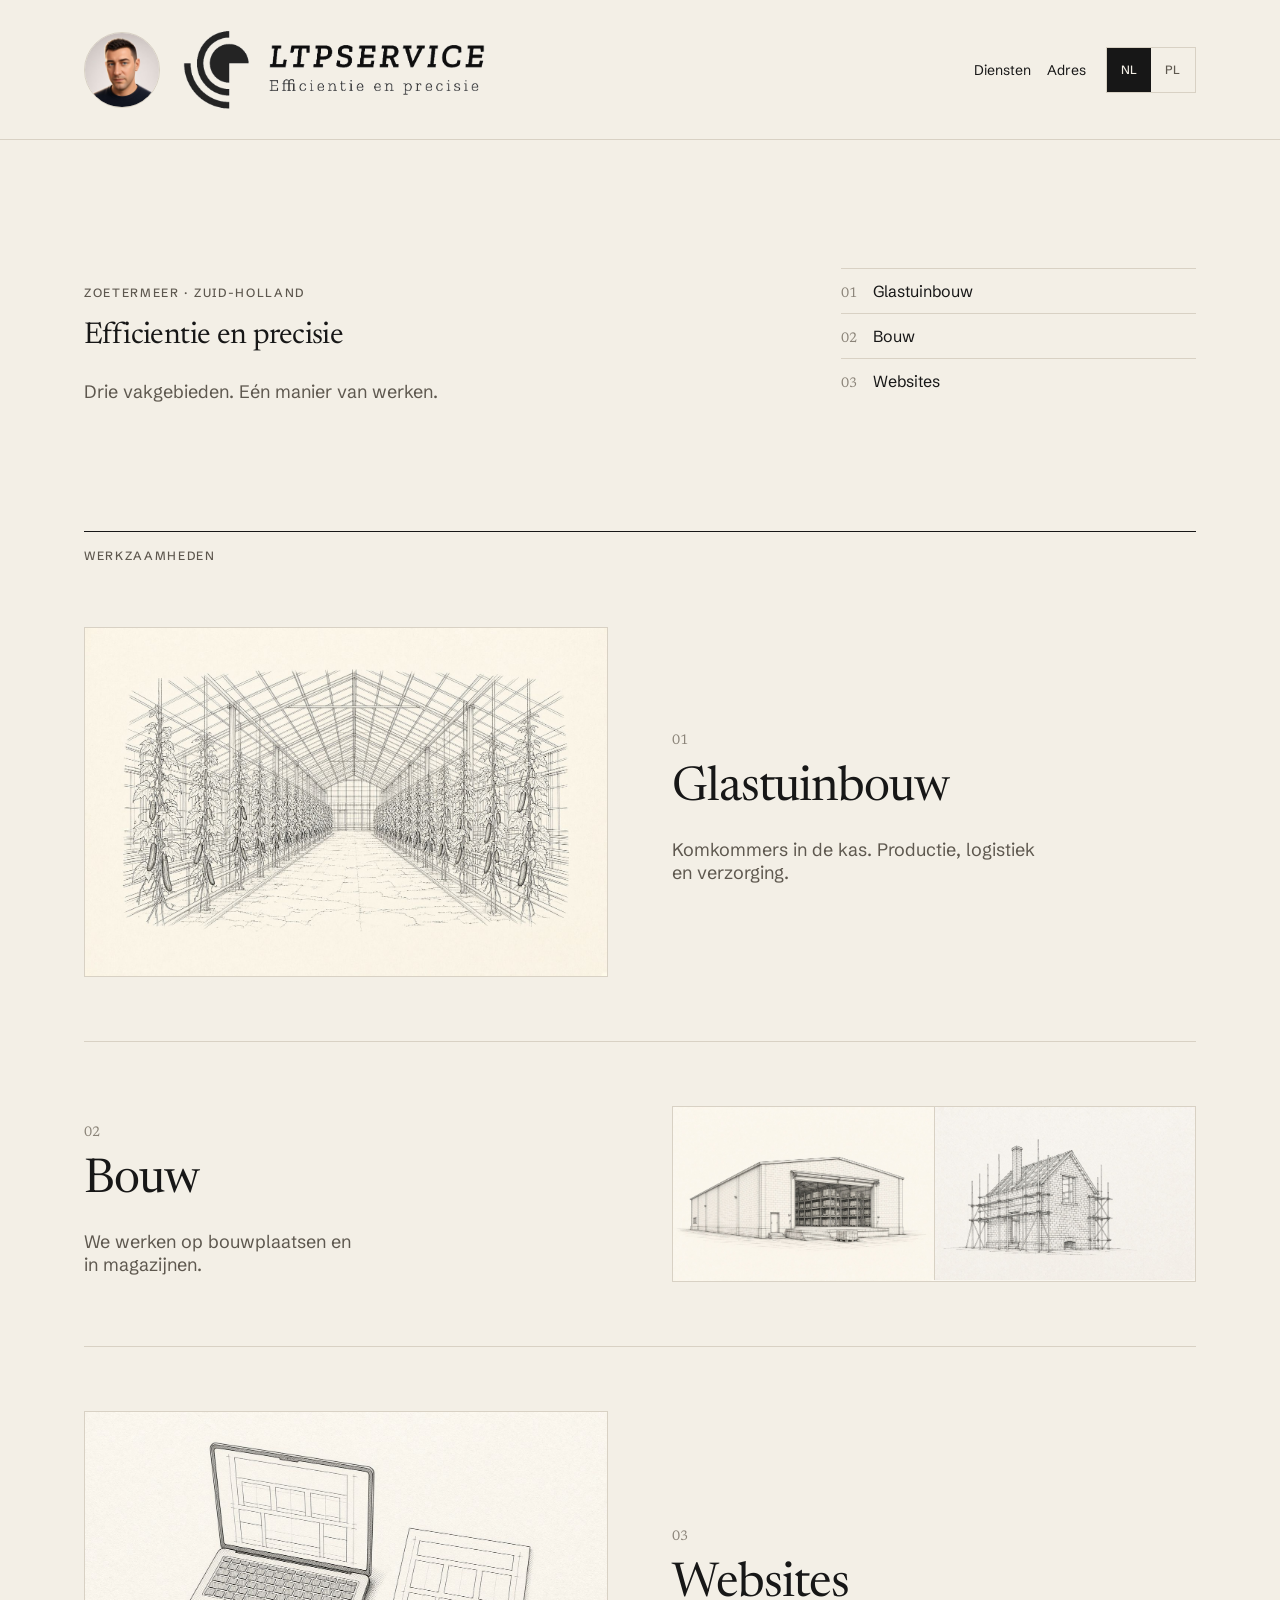
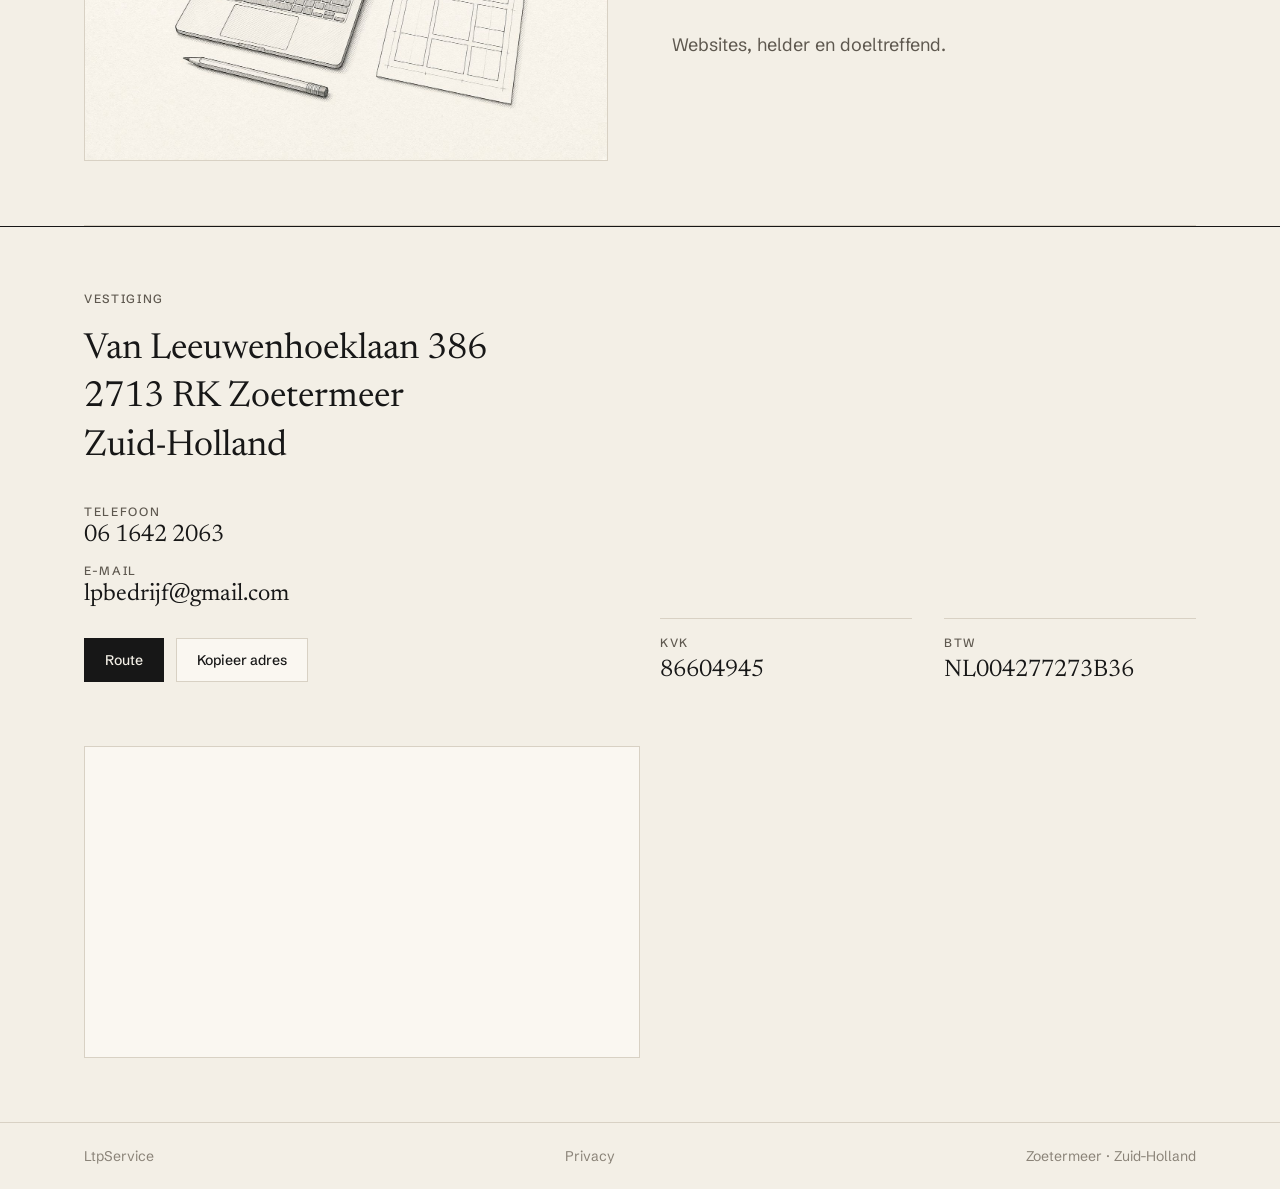
==== commit 35e6e27d: "Avatar groter en direct naast het logo." ====
--- a/ltpservice-site/index.html
+++ b/ltpservice-site/index.html
@@ -33,9 +33,9 @@
     .wrap { width: min(72rem, 100%); margin-inline: auto; padding-inline: 1.25rem; }
     header { position: sticky; top: 0; z-index: 10; background: var(--paper); border-bottom: 1px solid var(--line); }
     .bar { display: flex; flex-direction: column; gap: 1rem; padding-block: 1.25rem; }
-    .brand { display: flex; align-items: center; gap: 0.85rem; min-width: 0; text-decoration: none; }
-    .avatar { width: 2.75rem; height: 2.75rem; flex: none; border-radius: 50%; object-fit: cover; border: 1px solid var(--line); }
-    .logo { width: min(100%, 24rem); height: auto; }
+    .brand { display: flex; align-items: center; gap: 0.9rem; max-width: 100%; min-width: 0; text-decoration: none; }
+    .avatar { width: 4.75rem; height: 4.75rem; flex: none; border-radius: 50%; object-fit: cover; object-position: center 18%; border: 1px solid var(--line); }
+    .logo { width: min(16rem, calc(100% - 6rem)); height: auto; }
     .tools { display: flex; align-items: center; gap: 1.25rem; }
     nav { display: flex; gap: 1rem; font-size: 0.875rem; }
     nav a:hover, .contact a:hover { color: var(--muted); }
@@ -91,7 +91,7 @@
     }
     @media (min-width: 1024px) {
       .bar { flex-direction: row; align-items: center; justify-content: space-between; gap: 2.5rem; }
-      .logo { max-width: 36rem; }
+      .logo { width: min(20rem, calc(100% - 6.5rem)); }
       .hero { grid-template-columns: 2fr 1fr; align-items: end; padding-block: 8rem; }
     }
     @media (prefers-reduced-motion: reduce) {
